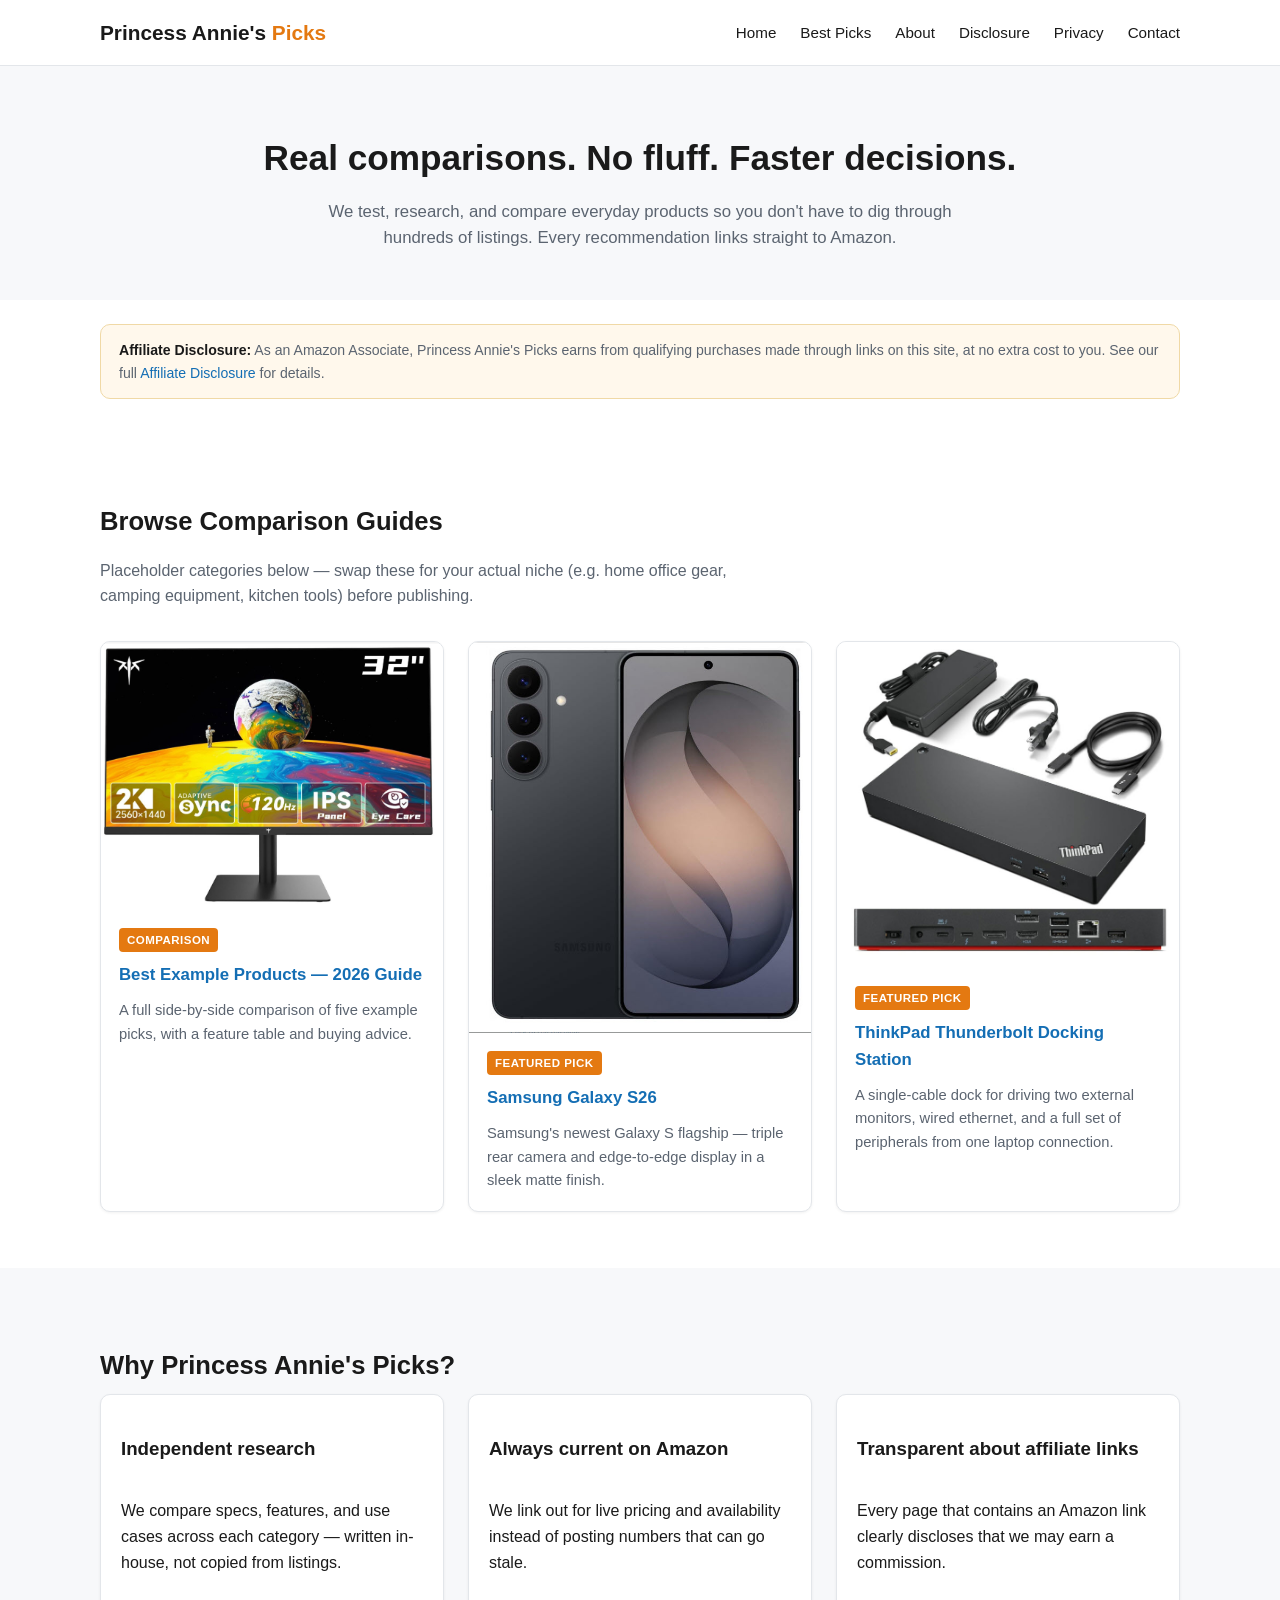
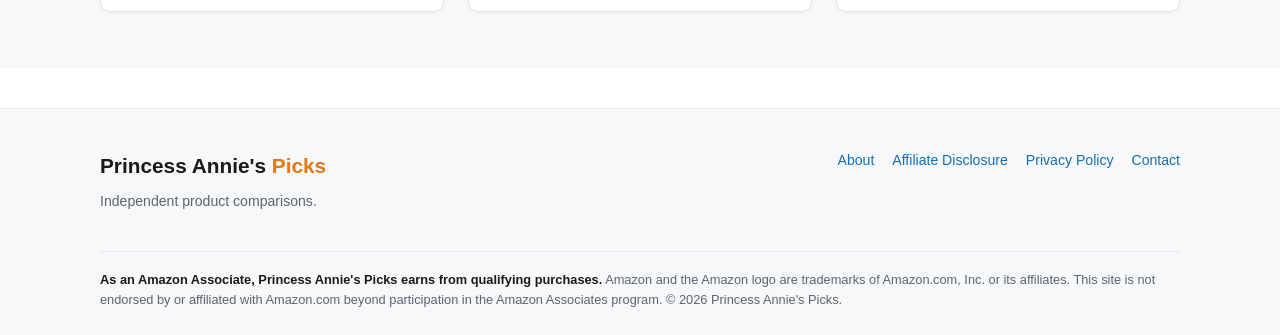
==== index.html @ 6647a56a "Initial site" ====
<!DOCTYPE html>
<html lang="en">
<head>
  <meta charset="UTF-8">
  <meta name="viewport" content="width=device-width, initial-scale=1.0">
  <title>Princess Annie's Picks — Honest Product Comparisons</title>
  <meta name="description" content="Princess Annie's Picks compares and reviews everyday products to help you choose faster. As an Amazon Associate we earn from qualifying purchases.">
  <link rel="stylesheet" href="css/style.css">
</head>
<body>

  <header class="site-header">
    <div class="nav-wrap">
      <a href="index.html" class="logo">Princess Annie's <span>Picks</span></a>
      <button class="nav-toggle" aria-label="Toggle navigation">&#9776;</button>
      <ul class="nav-links">
        <li><a href="index.html">Home</a></li>
        <li><a href="pages/best-picks-example.html">Best Picks</a></li>
        <li><a href="pages/about.html">About</a></li>
        <li><a href="pages/disclosure.html">Disclosure</a></li>
        <li><a href="pages/privacy-policy.html">Privacy</a></li>
        <li><a href="pages/contact.html">Contact</a></li>
      </ul>
    </div>
  </header>

  <section class="hero">
    <div class="container">
      <h1>Real comparisons. No fluff. Faster decisions.</h1>
      <p>We test, research, and compare everyday products so you don't have to dig through hundreds of listings. Every recommendation links straight to Amazon.</p>
    </div>
  </section>

  <div class="container">
    <div class="disclosure-banner">
      <strong>Affiliate Disclosure:</strong> As an Amazon Associate, Princess Annie's Picks earns from qualifying purchases made through links on this site, at no extra cost to you. See our full <a href="pages/disclosure.html">Affiliate Disclosure</a> for details.
    </div>
  </div>

  <section class="section">
    <div class="container">
      <h2 class="section-title">Browse Comparison Guides</h2>
      <p class="section-subtitle">Placeholder categories below — swap these for your actual niche (e.g. home office gear, camping equipment, kitchen tools) before publishing.</p>

      <div class="card-grid">
        <a href="pages/best-picks-example.html" class="card">
          <div class="card-image"><img src="images/monitor.jpg" alt="32-inch 2K IPS monitor on an adjustable stand" style="width:100%;height:100%;object-fit:cover"></div>
          <div class="card-body">
            <span class="badge">Comparison</span>
            <h3>Best Example Products — 2026 Guide</h3>
            <p>A full side-by-side comparison of five example picks, with a feature table and buying advice.</p>
          </div>
        </a>

        <a href="https://amzn.to/4bTJrk2" rel="nofollow sponsored noopener" target="_blank" class="card">
          <div class="card-image"><img src="images/S26.jpg" alt="Samsung Galaxy S26 smartphone, front and back view" style="width:100%;height:100%;object-fit:cover"></div>
          <div class="card-body">
            <span class="badge">Featured Pick</span>
            <h3>Samsung Galaxy S26</h3>
            <p>Samsung's newest Galaxy S flagship — triple rear camera and edge-to-edge display in a sleek matte finish.</p>
          </div>
        </a>

        <a href="https://amzn.to/4fPYQDb" rel="nofollow sponsored noopener" target="_blank" class="card">
          <div class="card-image"><img src="images/dockingstation.jpg" alt="Lenovo ThinkPad Thunderbolt docking station with power adapter and cables" style="width:100%;height:100%;object-fit:cover"></div>
          <div class="card-body">
            <span class="badge">Featured Pick</span>
            <h3>ThinkPad Thunderbolt Docking Station</h3>
            <p>A single-cable dock for driving two external monitors, wired ethernet, and a full set of peripherals from one laptop connection.</p>
          </div>
        </a>
      </div>
    </div>
  </section>

  <section class="section" style="background:var(--color-bg-alt)">
    <div class="container">
      <h2 class="section-title">Why Princess Annie's Picks?</h2>
      <div class="card-grid">
        <div class="card" style="padding:20px">
          <h3>Independent research</h3>
          <p>We compare specs, features, and use cases across each category — written in-house, not copied from listings.</p>
        </div>
        <div class="card" style="padding:20px">
          <h3>Always current on Amazon</h3>
          <p>We link out for live pricing and availability instead of posting numbers that can go stale.</p>
        </div>
        <div class="card" style="padding:20px">
          <h3>Transparent about affiliate links</h3>
          <p>Every page that contains an Amazon link clearly discloses that we may earn a commission.</p>
        </div>
      </div>
    </div>
  </section>

  <footer class="site-footer">
    <div class="container">
      <div class="footer-grid">
        <div>
          <div class="logo">Princess Annie's <span>Picks</span></div>
          <p style="margin-top:8px">Independent product comparisons.</p>
        </div>
        <ul class="footer-links">
          <li><a href="pages/about.html">About</a></li>
          <li><a href="pages/disclosure.html">Affiliate Disclosure</a></li>
          <li><a href="pages/privacy-policy.html">Privacy Policy</a></li>
          <li><a href="pages/contact.html">Contact</a></li>
        </ul>
      </div>
      <div class="footer-disclosure">
        <strong>As an Amazon Associate, Princess Annie's Picks earns from qualifying purchases.</strong>
        Amazon and the Amazon logo are trademarks of Amazon.com, Inc. or its affiliates. This site is not endorsed by or affiliated with Amazon.com beyond participation in the Amazon Associates program.
        &copy; 2026 Princess Annie's Picks.
      </div>
    </div>
  </footer>

  <script src="js/script.js"></script>
</body>
</html>
---- css/style.css ----
/* ===========================================================
   Amazon Associates comparison-site starter — base styles
   =========================================================== */

:root {
  --color-bg: #ffffff;
  --color-bg-alt: #f7f8fa;
  --color-text: #1a1a1a;
  --color-text-muted: #5b6470;
  --color-border: #e3e6ea;
  --color-primary: #e47911;      /* Amazon-adjacent orange, but not the trademarked logo */
  --color-primary-dark: #c96407;
  --color-accent: #146eb4;
  --color-card-bg: #ffffff;
  --color-disclosure-bg: #fff8ec;
  --color-disclosure-border: #f0d9a6;
  --radius: 10px;
  --max-width: 1120px;
  --shadow-sm: 0 1px 3px rgba(0,0,0,0.06);
  --shadow-md: 0 4px 16px rgba(0,0,0,0.08);
}

@media (prefers-color-scheme: dark) {
  :root {
    --color-bg: #14161a;
    --color-bg-alt: #1c1f24;
    --color-text: #eef0f2;
    --color-text-muted: #a0a7b1;
    --color-border: #2a2e35;
    --color-card-bg: #1c1f24;
    --color-disclosure-bg: #262013;
    --color-disclosure-border: #4a3a17;
    --shadow-sm: 0 1px 3px rgba(0,0,0,0.4);
    --shadow-md: 0 4px 16px rgba(0,0,0,0.5);
  }
}

* { box-sizing: border-box; }

body {
  margin: 0;
  font-family: -apple-system, BlinkMacSystemFont, "Segoe UI", Roboto, Helvetica, Arial, sans-serif;
  background: var(--color-bg);
  color: var(--color-text);
  line-height: 1.6;
}

a { color: var(--color-accent); text-decoration: none; }
a:hover { text-decoration: underline; }

img { max-width: 100%; display: block; }

.container {
  max-width: var(--max-width);
  margin: 0 auto;
  padding: 0 20px;
}

/* ---------- Header / Nav ---------- */
.site-header {
  border-bottom: 1px solid var(--color-border);
  background: var(--color-bg);
  position: sticky;
  top: 0;
  z-index: 50;
}

.nav-wrap {
  display: flex;
  align-items: center;
  justify-content: space-between;
  padding: 16px 20px;
  max-width: var(--max-width);
  margin: 0 auto;
}

.logo {
  font-weight: 800;
  font-size: 1.3rem;
  color: var(--color-text);
}
.logo span { color: var(--color-primary); }

.nav-links {
  display: flex;
  gap: 24px;
  list-style: none;
  margin: 0;
  padding: 0;
}

.nav-links a {
  color: var(--color-text);
  font-weight: 500;
  font-size: 0.95rem;
}

.nav-toggle {
  display: none;
  background: none;
  border: none;
  font-size: 1.5rem;
  cursor: pointer;
  color: var(--color-text);
}

@media (max-width: 720px) {
  .nav-toggle { display: block; }
  .nav-links {
    position: absolute;
    top: 100%;
    left: 0;
    right: 0;
    background: var(--color-bg);
    flex-direction: column;
    gap: 0;
    border-bottom: 1px solid var(--color-border);
    display: none;
  }
  .nav-links.open { display: flex; }
  .nav-links li { border-top: 1px solid var(--color-border); }
  .nav-links a { display: block; padding: 14px 20px; }
}

/* ---------- Hero ---------- */
.hero {
  background: var(--color-bg-alt);
  padding: 64px 0 48px;
  text-align: center;
}

.hero h1 {
  font-size: 2.2rem;
  margin: 0 0 12px;
}

.hero p {
  color: var(--color-text-muted);
  max-width: 640px;
  margin: 0 auto;
  font-size: 1.05rem;
}

/* ---------- Disclosure banner (required near affiliate links) ---------- */
.disclosure-banner {
  background: var(--color-disclosure-bg);
  border: 1px solid var(--color-disclosure-border);
  border-radius: var(--radius);
  padding: 14px 18px;
  font-size: 0.88rem;
  color: var(--color-text-muted);
  margin: 24px 0;
}

.disclosure-banner strong { color: var(--color-text); }

.disclosure-inline {
  font-size: 0.82rem;
  color: var(--color-text-muted);
  margin-top: 6px;
  font-style: italic;
}

/* ---------- Section ---------- */
.section {
  padding: 56px 0;
}

.section-title {
  font-size: 1.6rem;
  margin-bottom: 8px;
}

.section-subtitle {
  color: var(--color-text-muted);
  margin-bottom: 32px;
  max-width: 680px;
}

/* ---------- Category / listicle cards ---------- */
.card-grid {
  display: grid;
  grid-template-columns: repeat(3, 1fr);
  gap: 24px;
}

@media (max-width: 900px) {
  .card-grid { grid-template-columns: repeat(2, 1fr); }
}
@media (max-width: 620px) {
  .card-grid { grid-template-columns: 1fr; }
}

.card {
  background: var(--color-card-bg);
  border: 1px solid var(--color-border);
  border-radius: var(--radius);
  overflow: hidden;
  box-shadow: var(--shadow-sm);
  display: flex;
  flex-direction: column;
  transition: transform 0.15s ease, box-shadow 0.15s ease;
}
.card:hover { transform: translateY(-3px); box-shadow: var(--shadow-md); }

.card-image {
  aspect-ratio: 4 / 3;
  background: var(--color-bg-alt);
  display: flex;
  align-items: center;
  justify-content: center;
  color: var(--color-text-muted);
  font-size: 0.85rem;
}

.card-body {
  padding: 18px;
  display: flex;
  flex-direction: column;
  gap: 10px;
  flex: 1;
}

.card-body h3 { margin: 0; font-size: 1.05rem; }
.card-body p { margin: 0; color: var(--color-text-muted); font-size: 0.92rem; }

.badge {
  display: inline-block;
  background: var(--color-primary);
  color: #fff;
  font-size: 0.72rem;
  font-weight: 700;
  text-transform: uppercase;
  letter-spacing: 0.04em;
  padding: 3px 8px;
  border-radius: 4px;
  width: fit-content;
}

/* ---------- Product listicle item ---------- */
.product-item {
  display: grid;
  grid-template-columns: 200px 1fr;
  gap: 24px;
  padding: 24px 0;
  border-bottom: 1px solid var(--color-border);
}

@media (max-width: 640px) {
  .product-item { grid-template-columns: 1fr; }
}

.product-rank {
  font-size: 0.85rem;
  font-weight: 700;
  color: var(--color-primary);
  margin-bottom: 4px;
}

.product-image-placeholder {
  background: var(--color-bg-alt);
  border: 1px dashed var(--color-border);
  border-radius: var(--radius);
  aspect-ratio: 1;
  display: flex;
  align-items: center;
  justify-content: center;
  text-align: center;
  font-size: 0.78rem;
  color: var(--color-text-muted);
  padding: 8px;
}

.product-image {
  background: var(--color-bg-alt);
  border: 1px solid var(--color-border);
  border-radius: var(--radius);
  aspect-ratio: 1;
  overflow: hidden;
  display: flex;
  align-items: center;
  justify-content: center;
}

.product-image img {
  width: 100%;
  height: 100%;
  object-fit: contain;
}

.product-title {
  font-size: 1.2rem;
  margin: 0 0 8px;
}

.product-features {
  margin: 10px 0;
  padding-left: 18px;
  color: var(--color-text-muted);
  font-size: 0.92rem;
}
.product-features li { margin-bottom: 4px; }

.product-cta-row {
  display: flex;
  align-items: center;
  gap: 14px;
  margin-top: 12px;
  flex-wrap: wrap;
}

/* ---------- Buttons ---------- */
.btn {
  display: inline-block;
  background: var(--color-primary);
  color: #fff;
  font-weight: 700;
  padding: 10px 20px;
  border-radius: 6px;
  font-size: 0.92rem;
  border: none;
  cursor: pointer;
}
.btn:hover { background: var(--color-primary-dark); text-decoration: none; }

.btn-outline {
  background: transparent;
  color: var(--color-text);
  border: 1px solid var(--color-border);
}
.btn-outline:hover { background: var(--color-bg-alt); }

.price-note {
  font-size: 0.82rem;
  color: var(--color-text-muted);
}

/* ---------- Comparison table ---------- */
.table-wrap {
  overflow-x: auto;
  margin: 24px 0;
  border: 1px solid var(--color-border);
  border-radius: var(--radius);
}

table.compare {
  width: 100%;
  border-collapse: collapse;
  font-size: 0.9rem;
  min-width: 640px;
}

table.compare th,
table.compare td {
  padding: 12px 14px;
  border-bottom: 1px solid var(--color-border);
  text-align: left;
}

table.compare th {
  background: var(--color-bg-alt);
  font-weight: 700;
}

table.compare tr:last-child td { border-bottom: none; }

/* ---------- Footer ---------- */
.site-footer {
  border-top: 1px solid var(--color-border);
  background: var(--color-bg-alt);
  padding: 40px 0 24px;
  margin-top: 40px;
  font-size: 0.88rem;
  color: var(--color-text-muted);
}

.footer-grid {
  display: flex;
  justify-content: space-between;
  gap: 24px;
  flex-wrap: wrap;
  margin-bottom: 24px;
}

.footer-links {
  display: flex;
  gap: 18px;
  flex-wrap: wrap;
  list-style: none;
  padding: 0;
  margin: 0;
}

.footer-disclosure {
  border-top: 1px solid var(--color-border);
  padding-top: 18px;
  font-size: 0.8rem;
}

.footer-disclosure strong { color: var(--color-text); }

/* ---------- Static content pages (disclosure / privacy / about) ---------- */
.content-page {
  padding: 48px 0 64px;
}
.content-page h1 { margin-bottom: 8px; }
.content-page .updated { color: var(--color-text-muted); font-size: 0.85rem; margin-bottom: 32px; }
.content-page h2 { margin-top: 32px; font-size: 1.25rem; }
.content-page p, .content-page li { color: var(--color-text-muted); }
.content-page ul { padding-left: 20px; }

.placeholder-note {
  background: var(--color-disclosure-bg);
  border: 1px solid var(--color-disclosure-border);
  border-radius: var(--radius);
  padding: 16px 18px;
  font-size: 0.88rem;
  margin-bottom: 24px;
}
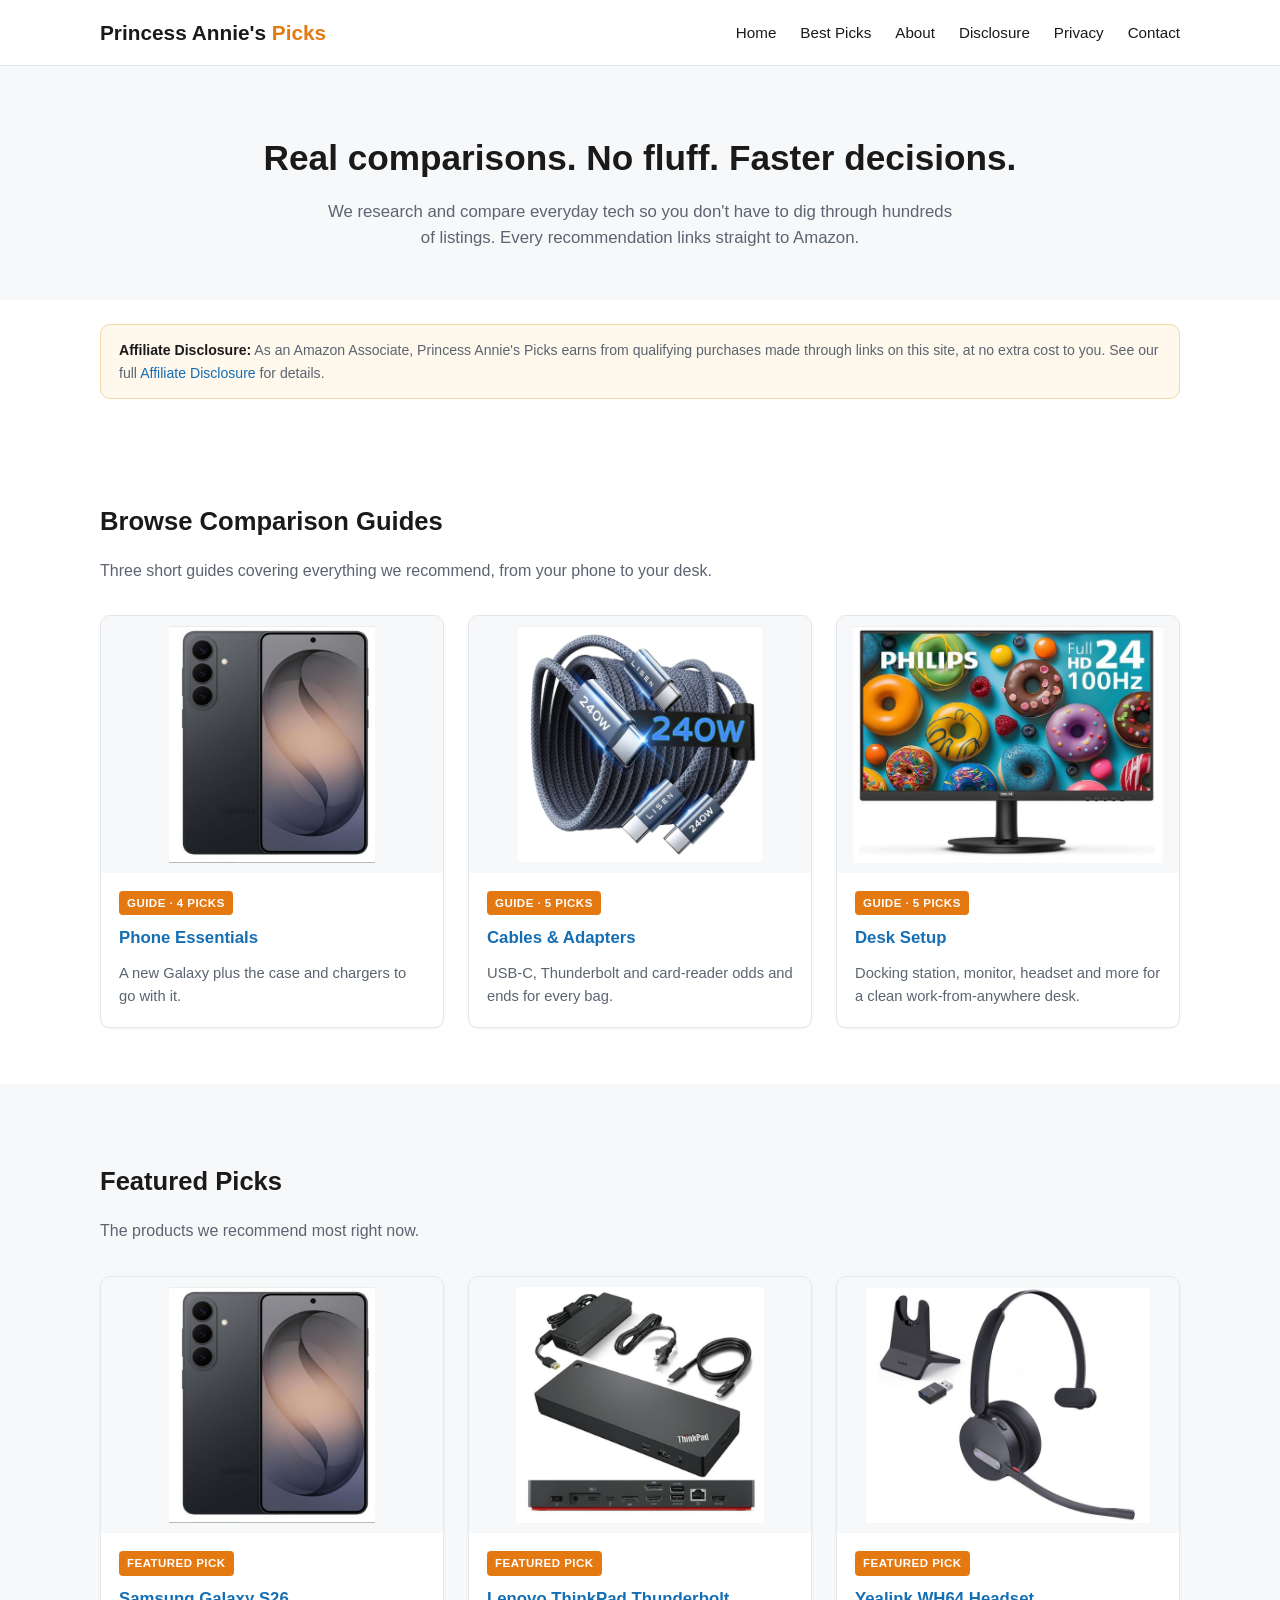
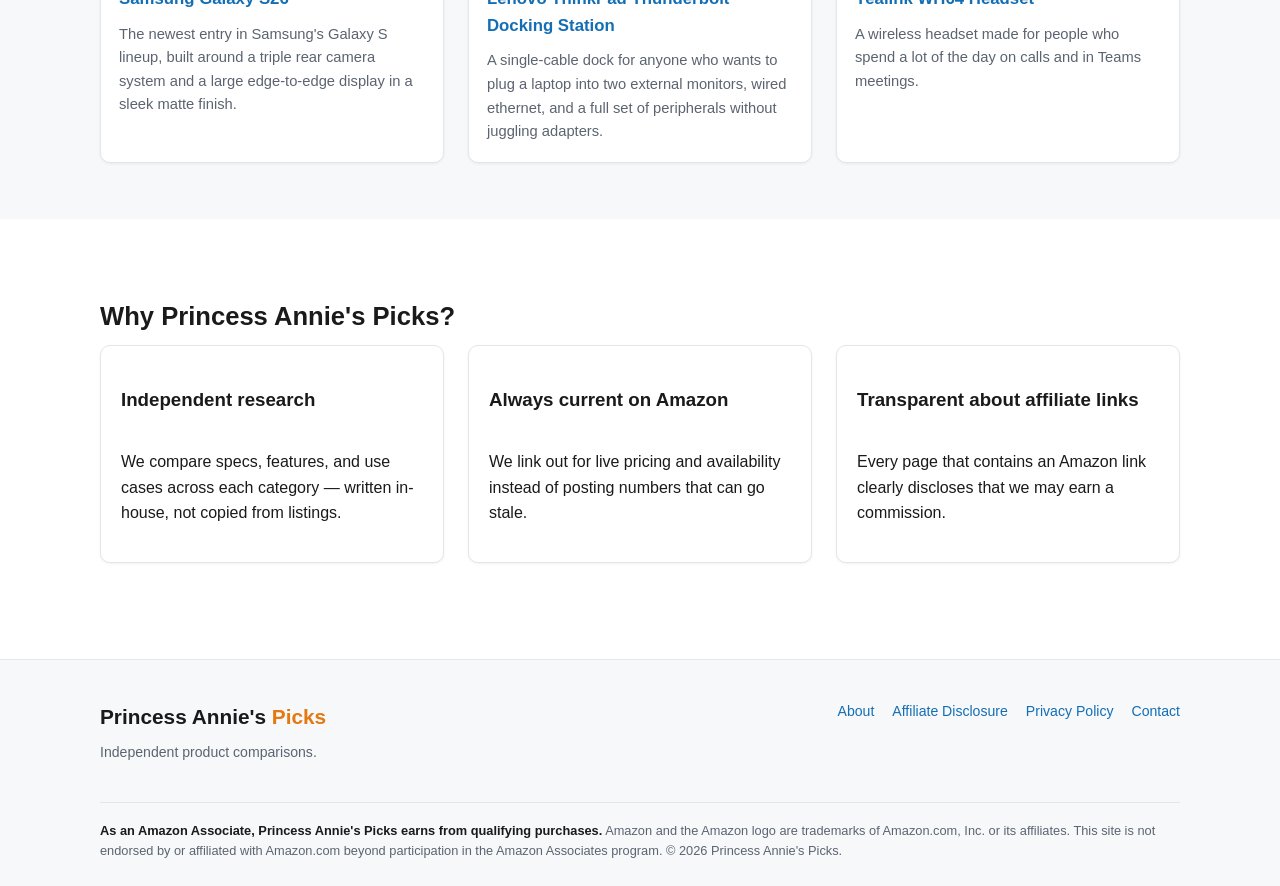
==== commit d4c11164: "Add files via upload" ====
--- a/index.html
+++ b/index.html
@@ -15,7 +15,7 @@
       <button class="nav-toggle" aria-label="Toggle navigation">&#9776;</button>
       <ul class="nav-links">
         <li><a href="index.html">Home</a></li>
-        <li><a href="pages/best-picks-example.html">Best Picks</a></li>
+        <li><a href="pages/best-picks.html">Best Picks</a></li>
         <li><a href="pages/about.html">About</a></li>
         <li><a href="pages/disclosure.html">Disclosure</a></li>
         <li><a href="pages/privacy-policy.html">Privacy</a></li>
@@ -27,7 +27,7 @@
   <section class="hero">
     <div class="container">
       <h1>Real comparisons. No fluff. Faster decisions.</h1>
-      <p>We test, research, and compare everyday products so you don't have to dig through hundreds of listings. Every recommendation links straight to Amazon.</p>
+      <p>We research and compare everyday tech so you don't have to dig through hundreds of listings. Every recommendation links straight to Amazon.</p>
     </div>
   </section>
 
@@ -40,33 +40,31 @@
   <section class="section">
     <div class="container">
       <h2 class="section-title">Browse Comparison Guides</h2>
-      <p class="section-subtitle">Placeholder categories below — swap these for your actual niche (e.g. home office gear, camping equipment, kitchen tools) before publishing.</p>
+      <p class="section-subtitle">Three short guides covering everything we recommend, from your phone to your desk.</p>
 
       <div class="card-grid">
-        <a href="pages/best-picks-example.html" class="card">
-          <div class="card-image"><img src="images/monitor.jpg" alt="32-inch 2K IPS monitor on an adjustable stand" style="width:100%;height:100%;object-fit:cover"></div>
+        <a href="pages/best-picks.html#phone" class="card">
+          <div class="card-image" style="position:relative;overflow:hidden"><img src="images/galaxy-s26.jpg" alt="Samsung Galaxy S26 smartphone" style="position:absolute;inset:0;width:100%;height:100%;object-fit:contain;padding:10px"></div>
           <div class="card-body">
-            <span class="badge">Comparison</span>
-            <h3>Best Example Products — 2026 Guide</h3>
-            <p>A full side-by-side comparison of five example picks, with a feature table and buying advice.</p>
+            <span class="badge">Guide · 4 picks</span>
+            <h3>Phone Essentials</h3>
+            <p>A new Galaxy plus the case and chargers to go with it.</p>
           </div>
         </a>
-
-        <a href="https://amzn.to/4bTJrk2" rel="nofollow sponsored noopener" target="_blank" class="card">
-          <div class="card-image"><img src="images/S26.jpg" alt="Samsung Galaxy S26 smartphone, front and back view" style="width:100%;height:100%;object-fit:cover"></div>
+        <a href="pages/best-picks.html#cables" class="card">
+          <div class="card-image" style="position:relative;overflow:hidden"><img src="images/usb-c-cable.jpg" alt="USB-C cable" style="position:absolute;inset:0;width:100%;height:100%;object-fit:contain;padding:10px"></div>
           <div class="card-body">
-            <span class="badge">Featured Pick</span>
-            <h3>Samsung Galaxy S26</h3>
-            <p>Samsung's newest Galaxy S flagship — triple rear camera and edge-to-edge display in a sleek matte finish.</p>
+            <span class="badge">Guide · 5 picks</span>
+            <h3>Cables &amp; Adapters</h3>
+            <p>USB-C, Thunderbolt and card-reader odds and ends for every bag.</p>
           </div>
         </a>
-
-        <a href="https://amzn.to/4fPYQDb" rel="nofollow sponsored noopener" target="_blank" class="card">
-          <div class="card-image"><img src="images/dockingstation.jpg" alt="Lenovo ThinkPad Thunderbolt docking station with power adapter and cables" style="width:100%;height:100%;object-fit:cover"></div>
+        <a href="pages/best-picks.html#desk" class="card">
+          <div class="card-image" style="position:relative;overflow:hidden"><img src="images/philips-24-monitor.jpg" alt="Philips 24-inch monitor" style="position:absolute;inset:0;width:100%;height:100%;object-fit:contain;padding:10px"></div>
           <div class="card-body">
-            <span class="badge">Featured Pick</span>
-            <h3>ThinkPad Thunderbolt Docking Station</h3>
-            <p>A single-cable dock for driving two external monitors, wired ethernet, and a full set of peripherals from one laptop connection.</p>
+            <span class="badge">Guide · 5 picks</span>
+            <h3>Desk Setup</h3>
+            <p>Docking station, monitor, headset and more for a clean work-from-anywhere desk.</p>
           </div>
         </a>
       </div>
@@ -74,6 +72,39 @@
   </section>
 
   <section class="section" style="background:var(--color-bg-alt)">
+    <div class="container">
+      <h2 class="section-title">Featured Picks</h2>
+      <p class="section-subtitle">The products we recommend most right now.</p>
+      <div class="card-grid">
+        <a href="https://link.amazon/B0c9uajym" rel="nofollow sponsored noopener" target="_blank" class="card">
+          <div class="card-image" style="position:relative;overflow:hidden"><img src="images/galaxy-s26.jpg" alt="Samsung Galaxy S26 smartphone, front and back view" style="position:absolute;inset:0;width:100%;height:100%;object-fit:contain;padding:10px"></div>
+          <div class="card-body">
+            <span class="badge">Featured Pick</span>
+            <h3>Samsung Galaxy S26</h3>
+            <p>The newest entry in Samsung&#x27;s Galaxy S lineup, built around a triple rear camera system and a large edge-to-edge display in a sleek matte finish.</p>
+          </div>
+        </a>
+        <a href="https://link.amazon/B01uCimhU" rel="nofollow sponsored noopener" target="_blank" class="card">
+          <div class="card-image" style="position:relative;overflow:hidden"><img src="images/thinkpad-dock.jpg" alt="Lenovo ThinkPad Thunderbolt docking station with power adapter and cables" style="position:absolute;inset:0;width:100%;height:100%;object-fit:contain;padding:10px"></div>
+          <div class="card-body">
+            <span class="badge">Featured Pick</span>
+            <h3>Lenovo ThinkPad Thunderbolt Docking Station</h3>
+            <p>A single-cable dock for anyone who wants to plug a laptop into two external monitors, wired ethernet, and a full set of peripherals without juggling adapters.</p>
+          </div>
+        </a>
+        <a href="https://link.amazon/B07aLbRkR" rel="nofollow sponsored noopener" target="_blank" class="card">
+          <div class="card-image" style="position:relative;overflow:hidden"><img src="images/yealink-wh64.jpg" alt="Yealink WH64 wireless headset with charging stand and USB dongle" style="position:absolute;inset:0;width:100%;height:100%;object-fit:contain;padding:10px"></div>
+          <div class="card-body">
+            <span class="badge">Featured Pick</span>
+            <h3>Yealink WH64 Headset</h3>
+            <p>A wireless headset made for people who spend a lot of the day on calls and in Teams meetings.</p>
+          </div>
+        </a>
+      </div>
+    </div>
+  </section>
+
+  <section class="section">
     <div class="container">
       <h2 class="section-title">Why Princess Annie's Picks?</h2>
       <div class="card-grid">
